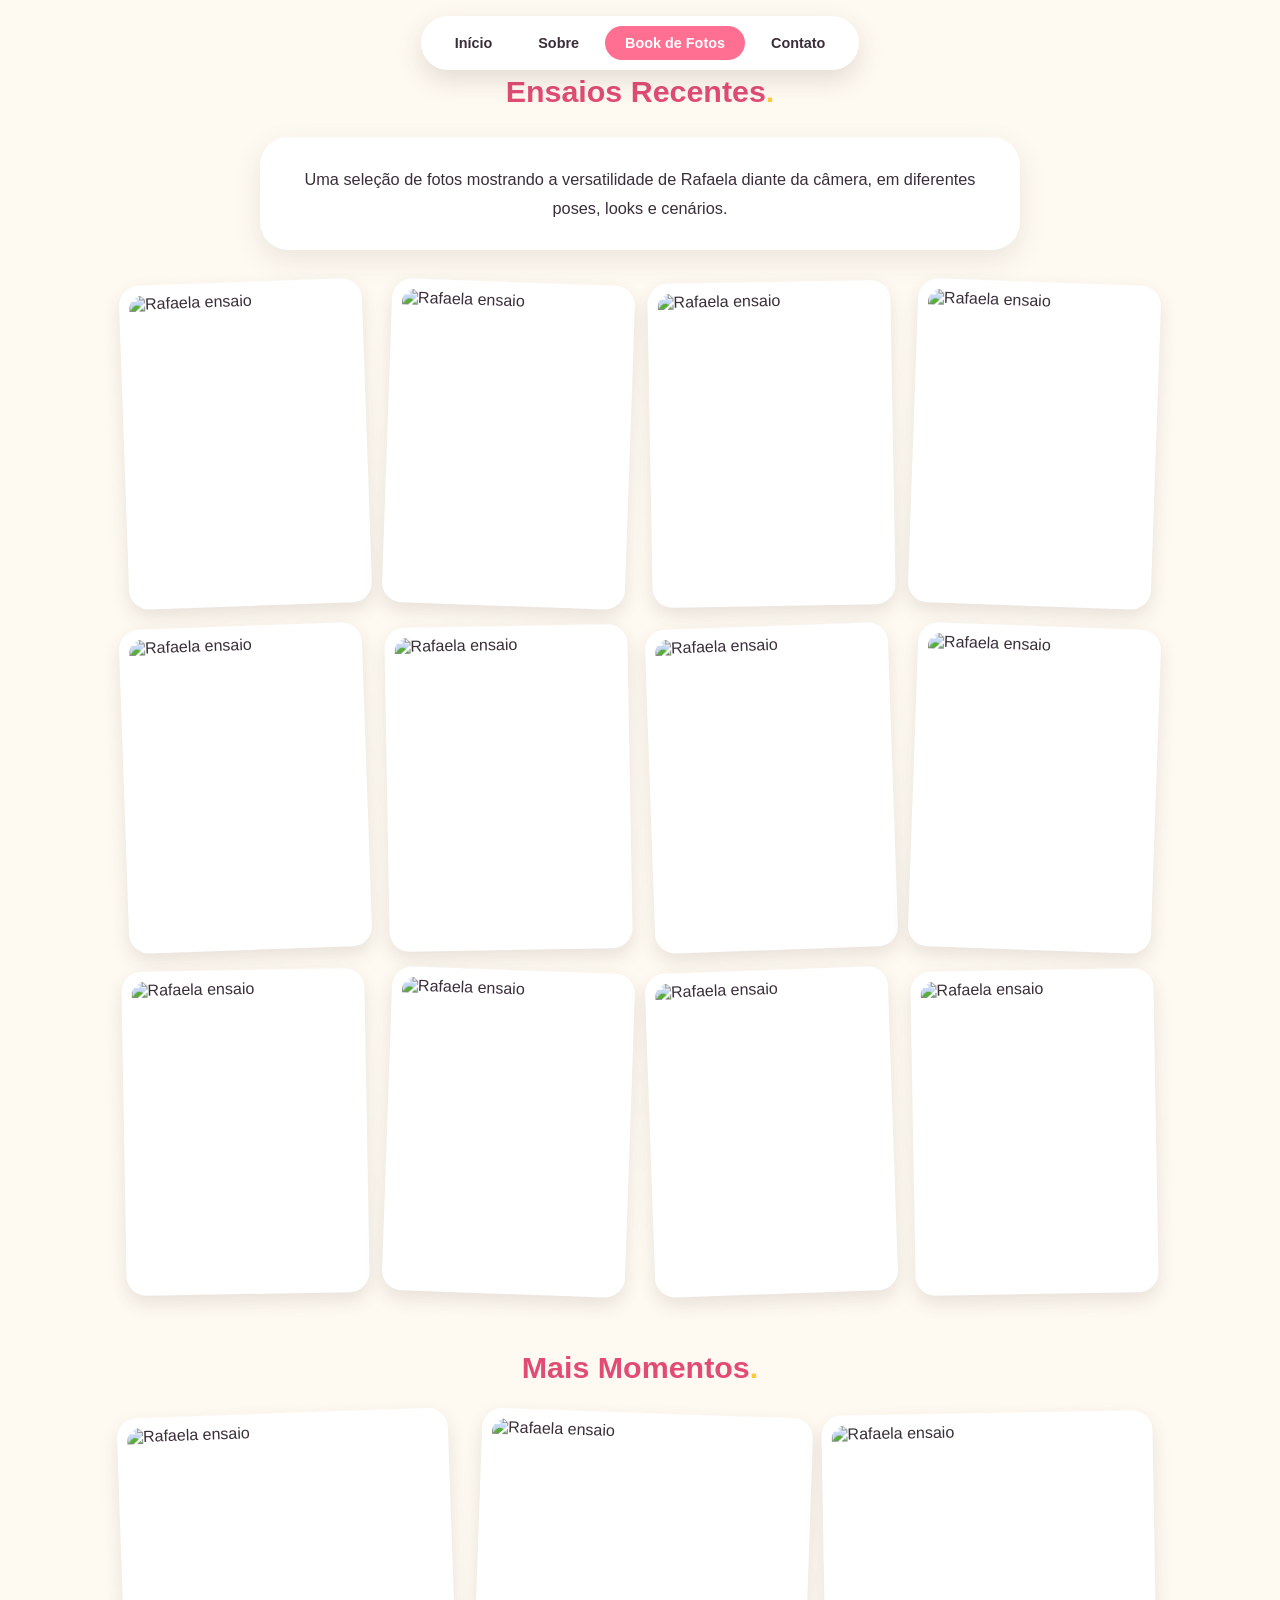
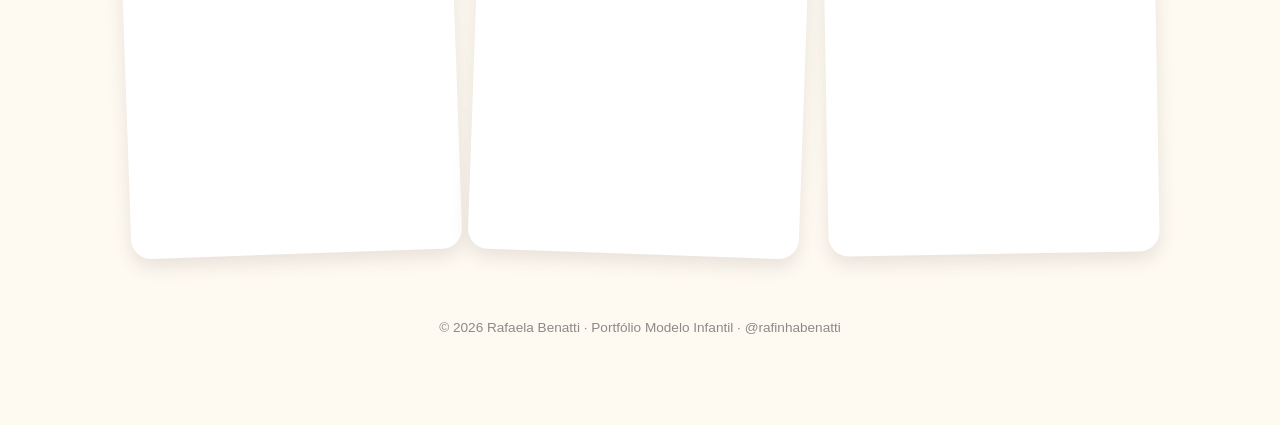
==== book.html @ e829307d "Add files via upload first commit" ====
<!DOCTYPE html>
<html lang="pt-BR">
<head>
<meta charset="UTF-8">
<meta name="viewport" content="width=device-width, initial-scale=1.0">
<title>Book de Fotos - Rafaela Benatti</title>
<link rel="stylesheet" href="style.css">
</head>
<body>

  <div class="topnav">
    <div class="pill-group">
      <a href="index.html">Início</a>
      <a href="sobre.html">Sobre</a>
      <a href="book.html" class="active">Book de Fotos</a>
      <a href="contato.html">Contato</a>
    </div>
  </div>

  <div class="page-wrap">

    <section>
      <h2 class="section-title">Ensaios Recentes<span class="dot">.</span></h2>
      <div class="text-card">
        <p style="text-align:center;margin-bottom:0;">Uma seleção de fotos mostrando a versatilidade
        de Rafaela diante da câmera, em diferentes poses, looks e cenários.</p>
      </div>
      <div class="gallery-grid">
        <figure><img src="images-web/image00008.jpeg" alt="Rafaela ensaio"></figure>
        <figure><img src="images-web/image00009.jpeg" alt="Rafaela ensaio"></figure>
        <figure><img src="images-web/image00011.jpeg" alt="Rafaela ensaio"></figure>
        <figure><img src="images-web/image00012.jpeg" alt="Rafaela ensaio"></figure>
        <figure><img src="images-web/image00013.jpeg" alt="Rafaela ensaio"></figure>
        <figure><img src="images-web/image00014.jpeg" alt="Rafaela ensaio"></figure>
        <figure><img src="images-web/image00015.jpeg" alt="Rafaela ensaio"></figure>
        <figure><img src="images-web/image00016.jpeg" alt="Rafaela ensaio"></figure>
        <figure><img src="images-web/image00017.jpeg" alt="Rafaela ensaio"></figure>
        <figure><img src="images-web/image00018.jpeg" alt="Rafaela ensaio"></figure>
        <figure><img src="images-web/image00019.jpeg" alt="Rafaela ensaio"></figure>
        <figure><img src="images-web/image00020.jpeg" alt="Rafaela ensaio"></figure>
      </div>
    </section>

    <section>
      <h2 class="section-title">Mais Momentos<span class="dot">.</span></h2>
      <div class="gallery-grid trio">
        <figure><img src="images-web/image00021.jpeg" alt="Rafaela ensaio"></figure>
        <figure><img src="images-web/image00022.jpeg" alt="Rafaela ensaio"></figure>
        <figure><img src="images-web/image00024.jpeg" alt="Rafaela ensaio"></figure>
      </div>
    </section>

    <footer class="page-footer">&copy; 2026 Rafaela Benatti &middot; Portfólio Modelo Infantil &middot; @rafinhabenatti</footer>
  </div>

</body>
</html>
---- style.css ----
/* Portfólio Rafaela Benatti - v3
   Paleta lúdica/infantil: coral, amarelo-sol, menta e lavanda sobre fundo creme. */
:root {
  --coral: #ff6f91;
  --coral-dark: #e14d72;
  --sun: #ffc93c;
  --mint: #4ecdc4;
  --lavender: #9b8cf2;
  --cream: #fffaf1;
  --ink: #3a2e39;
  --white: #ffffff;
}

* { box-sizing: border-box; margin: 0; padding: 0; }

body {
  font-family: 'Comic Sans MS', 'Segoe Print', 'Trebuchet MS', sans-serif;
  background: var(--cream);
  color: var(--ink);
  overflow-x: hidden;
}

a { color: inherit; text-decoration: none; }

/* ---------- Nav pílula flutuante ---------- */
.topnav {
  position: sticky;
  top: 16px;
  z-index: 10;
  display: flex;
  justify-content: center;
  margin-bottom: 20px;
}
.topnav .pill-group {
  background: var(--white);
  border-radius: 50px;
  padding: 10px 14px;
  display: flex;
  gap: 6px;
  box-shadow: 0 10px 26px rgba(58,46,57,0.15);
  flex-wrap: wrap;
  justify-content: center;
}
.topnav a {
  padding: 9px 20px;
  border-radius: 50px;
  font-weight: bold;
  font-size: 0.9rem;
  color: var(--ink);
}
.topnav a.active, .topnav a:hover { background: var(--coral); color: var(--white); }

/* ---------- Blobs decorativos ---------- */
.blob {
  position: absolute;
  border-radius: 50%;
  filter: blur(2px);
  opacity: 0.55;
  z-index: -1;
}

.page-wrap { max-width: 1080px; margin: 0 auto; padding: 0 24px 60px; position: relative; }

/* ---------- Hero ---------- */
.hero {
  display: flex;
  align-items: center;
  justify-content: center;
  gap: 48px;
  flex-wrap: wrap;
  padding: 30px 0 60px;
  position: relative;
}
.hero .frame {
  position: relative;
  height: 380px;
  width: fit-content;
  flex-shrink: 0;
}
.hero .frame .blob-bg {
  position: absolute;
  inset: -18px;
  background: linear-gradient(135deg, var(--sun), var(--coral));
  border-radius: 28px;
  z-index: 0;
}
.hero .frame img {
  position: relative;
  display: block;
  height: 100%;
  width: auto;
  max-width: 340px;
  object-fit: cover;
  border-radius: 20px;
  border: 6px solid var(--white);
  z-index: 1;
}
.hero .hero-text { max-width: 480px; text-align: left; }
.hero .hero-text .tag {
  display: inline-block;
  background: var(--mint);
  color: var(--white);
  padding: 6px 18px;
  border-radius: 50px;
  font-size: 0.8rem;
  font-weight: bold;
  margin-bottom: 14px;
}
.hero .hero-text h1 { font-size: 2.6rem; color: var(--coral-dark); line-height: 1.1; margin-bottom: 14px; }
.hero .hero-text p { font-size: 1.05rem; line-height: 1.7; margin-bottom: 12px; }

.chips { display: flex; gap: 10px; flex-wrap: wrap; margin-top: 16px; }
.chip {
  background: var(--white);
  border: 3px solid var(--lavender);
  border-radius: 50px;
  padding: 8px 16px;
  font-size: 0.85rem;
  font-weight: bold;
  color: var(--lavender);
}

/* ---------- Seções ---------- */
section { margin-bottom: 56px; position: relative; }

.section-title {
  font-size: 1.9rem;
  color: var(--coral-dark);
  text-align: center;
  margin-bottom: 28px;
}
.section-title .dot { color: var(--sun); }

.text-card {
  background: var(--white);
  border-radius: 28px;
  padding: 28px 32px;
  box-shadow: 0 10px 28px rgba(58,46,57,0.1);
  max-width: 760px;
  margin: 0 auto 32px;
}
.text-card p { line-height: 1.75; font-size: 1.02rem; margin-bottom: 12px; }

/* ---------- Galeria em "postais" ---------- */
.gallery-grid {
  display: grid;
  grid-template-columns: repeat(4, 1fr);
  gap: 20px;
}
.gallery-grid figure {
  background: var(--white);
  padding: 10px;
  border-radius: 20px;
  box-shadow: 0 8px 18px rgba(58,46,57,0.12);
  transform: rotate(-2deg);
  aspect-ratio: 3/4;
}
.gallery-grid figure:nth-child(even) { transform: rotate(2deg); }
.gallery-grid figure:nth-child(3n) { transform: rotate(-1deg); }
.gallery-grid img { width: 100%; height: 100%; object-fit: cover; display: block; border-radius: 14px; }

.gallery-grid.trio { grid-template-columns: repeat(3, 1fr); }

/* ---------- Ficha técnica em bolhas ---------- */
.stats-bubbles {
  display: flex;
  justify-content: center;
  gap: 18px;
  flex-wrap: wrap;
}
.bubble {
  background: var(--white);
  border: 4px solid var(--sun);
  border-radius: 50%;
  width: 130px;
  height: 130px;
  display: flex;
  flex-direction: column;
  align-items: center;
  justify-content: center;
  text-align: center;
  box-shadow: 0 8px 18px rgba(58,46,57,0.12);
}
.bubble:nth-child(2n) { border-color: var(--mint); }
.bubble:nth-child(3n) { border-color: var(--lavender); }
.bubble .label { font-size: 0.65rem; text-transform: uppercase; letter-spacing: 1px; color: #8a8a8a; }
.bubble .value { font-size: 1.05rem; font-weight: bold; color: var(--ink); }

/* ---------- Contato ---------- */
.contact-banner {
  background: linear-gradient(120deg, var(--lavender), var(--coral));
  color: var(--white);
  border-radius: 28px;
  padding: 36px 40px;
  display: flex;
  justify-content: space-around;
  flex-wrap: wrap;
  gap: 22px;
  text-align: center;
}
.contact-banner .item strong { display: block; font-size: 0.75rem; text-transform: uppercase; letter-spacing: 1px; opacity: 0.85; margin-bottom: 6px; }
.contact-banner .item { font-size: 1.1rem; font-weight: bold; }

footer.page-footer { text-align: center; font-size: 0.85rem; color: #8a8a8a; padding: 10px 0 30px; }

@media (max-width: 720px) {
  .gallery-grid, .gallery-grid.trio { grid-template-columns: repeat(2, 1fr); }
  .hero { text-align: center; justify-content: center; }
  .hero .hero-text { text-align: center; }
}
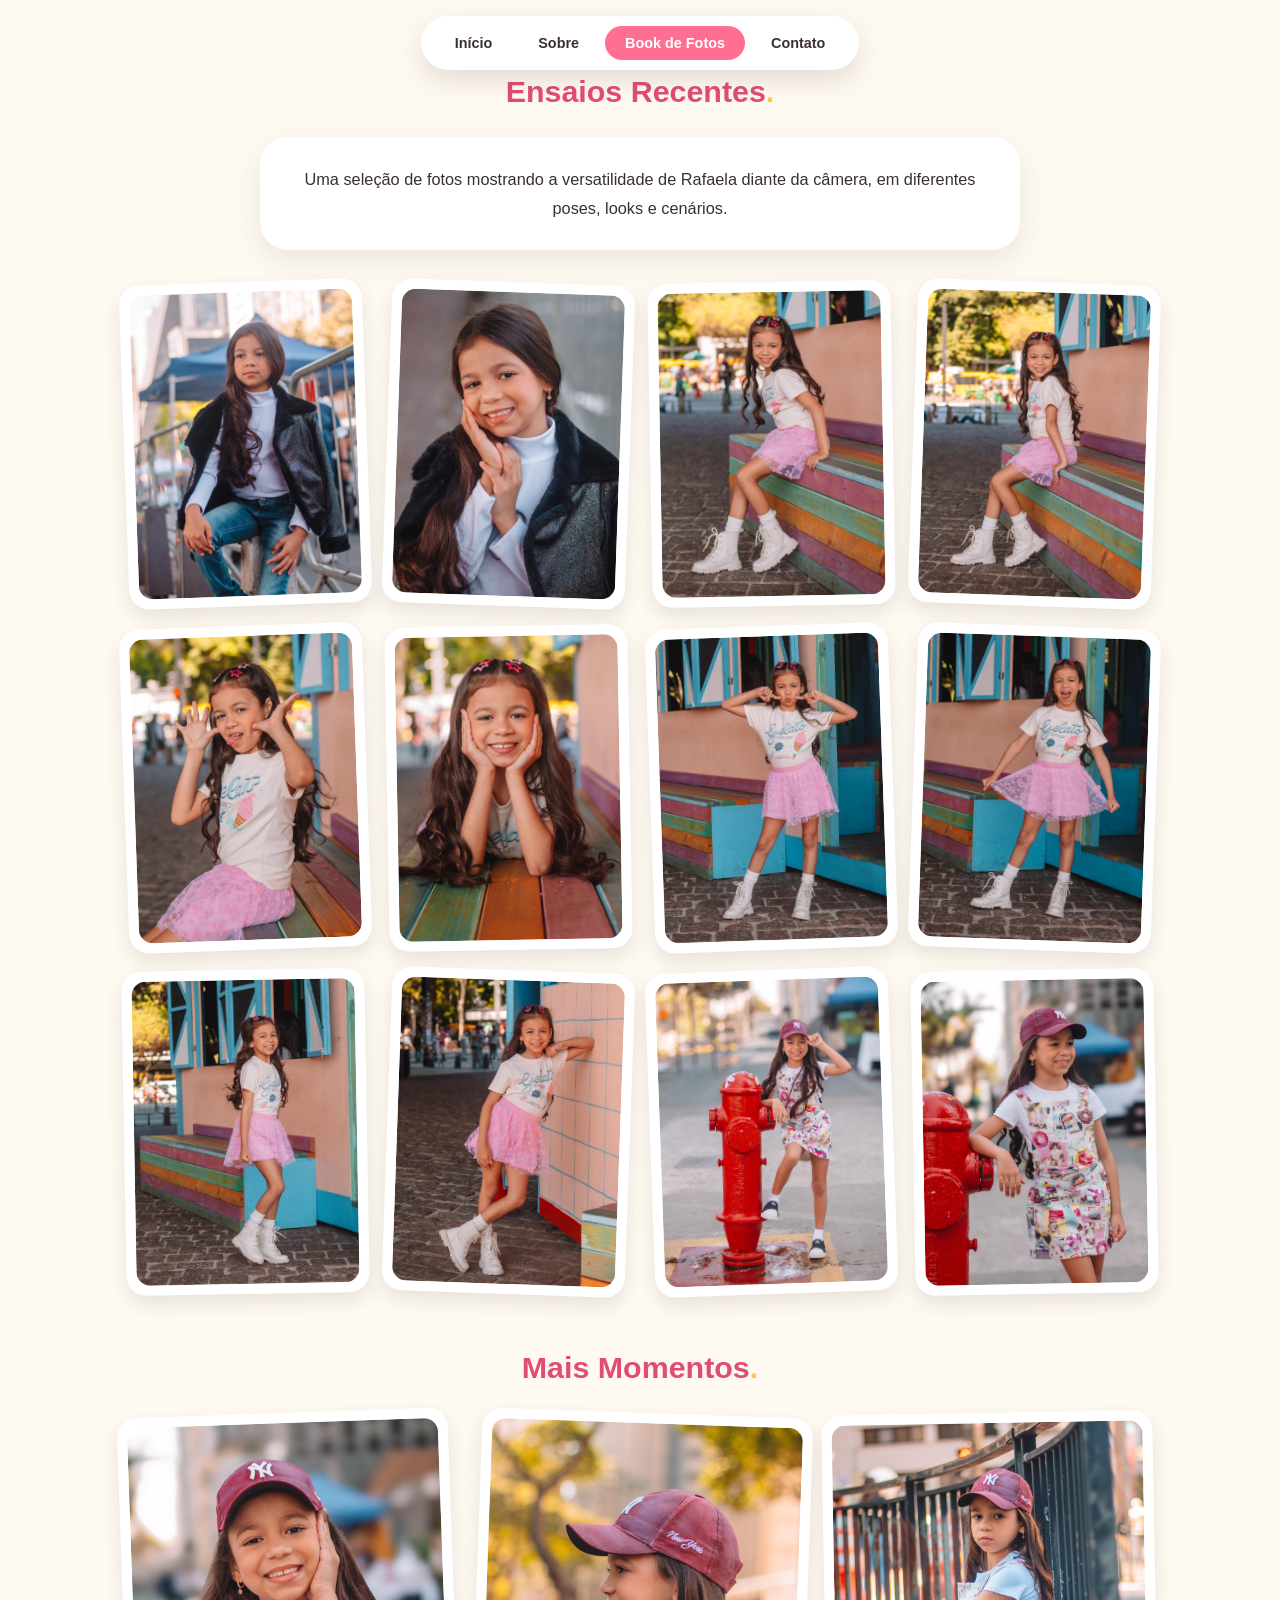
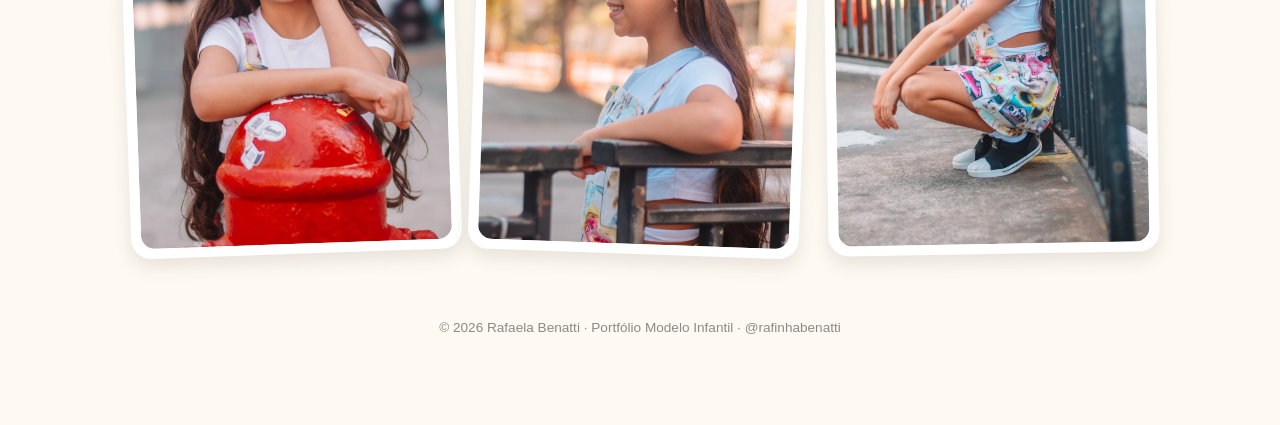
==== commit ce191422: "correção" ====
--- a/book.html
+++ b/book.html
@@ -26,27 +26,27 @@
         de Rafaela diante da câmera, em diferentes poses, looks e cenários.</p>
       </div>
       <div class="gallery-grid">
-        <figure><img src="images-web/image00008.jpeg" alt="Rafaela ensaio"></figure>
-        <figure><img src="images-web/image00009.jpeg" alt="Rafaela ensaio"></figure>
-        <figure><img src="images-web/image00011.jpeg" alt="Rafaela ensaio"></figure>
-        <figure><img src="images-web/image00012.jpeg" alt="Rafaela ensaio"></figure>
-        <figure><img src="images-web/image00013.jpeg" alt="Rafaela ensaio"></figure>
-        <figure><img src="images-web/image00014.jpeg" alt="Rafaela ensaio"></figure>
-        <figure><img src="images-web/image00015.jpeg" alt="Rafaela ensaio"></figure>
-        <figure><img src="images-web/image00016.jpeg" alt="Rafaela ensaio"></figure>
-        <figure><img src="images-web/image00017.jpeg" alt="Rafaela ensaio"></figure>
-        <figure><img src="images-web/image00018.jpeg" alt="Rafaela ensaio"></figure>
-        <figure><img src="images-web/image00019.jpeg" alt="Rafaela ensaio"></figure>
-        <figure><img src="images-web/image00020.jpeg" alt="Rafaela ensaio"></figure>
+        <figure><img src="image00008.jpeg" alt="Rafaela ensaio"></figure>
+        <figure><img src="image00009.jpeg" alt="Rafaela ensaio"></figure>
+        <figure><img src="image00011.jpeg" alt="Rafaela ensaio"></figure>
+        <figure><img src="image00012.jpeg" alt="Rafaela ensaio"></figure>
+        <figure><img src="image00013.jpeg" alt="Rafaela ensaio"></figure>
+        <figure><img src="image00014.jpeg" alt="Rafaela ensaio"></figure>
+        <figure><img src="image00015.jpeg" alt="Rafaela ensaio"></figure>
+        <figure><img src="image00016.jpeg" alt="Rafaela ensaio"></figure>
+        <figure><img src="image00017.jpeg" alt="Rafaela ensaio"></figure>
+        <figure><img src="image00018.jpeg" alt="Rafaela ensaio"></figure>
+        <figure><img src="image00019.jpeg" alt="Rafaela ensaio"></figure>
+        <figure><img src="image00020.jpeg" alt="Rafaela ensaio"></figure>
       </div>
     </section>
 
     <section>
       <h2 class="section-title">Mais Momentos<span class="dot">.</span></h2>
       <div class="gallery-grid trio">
-        <figure><img src="images-web/image00021.jpeg" alt="Rafaela ensaio"></figure>
-        <figure><img src="images-web/image00022.jpeg" alt="Rafaela ensaio"></figure>
-        <figure><img src="images-web/image00024.jpeg" alt="Rafaela ensaio"></figure>
+        <figure><img src="image00021.jpeg" alt="Rafaela ensaio"></figure>
+        <figure><img src="image00022.jpeg" alt="Rafaela ensaio"></figure>
+        <figure><img src="image00024.jpeg" alt="Rafaela ensaio"></figure>
       </div>
     </section>
 
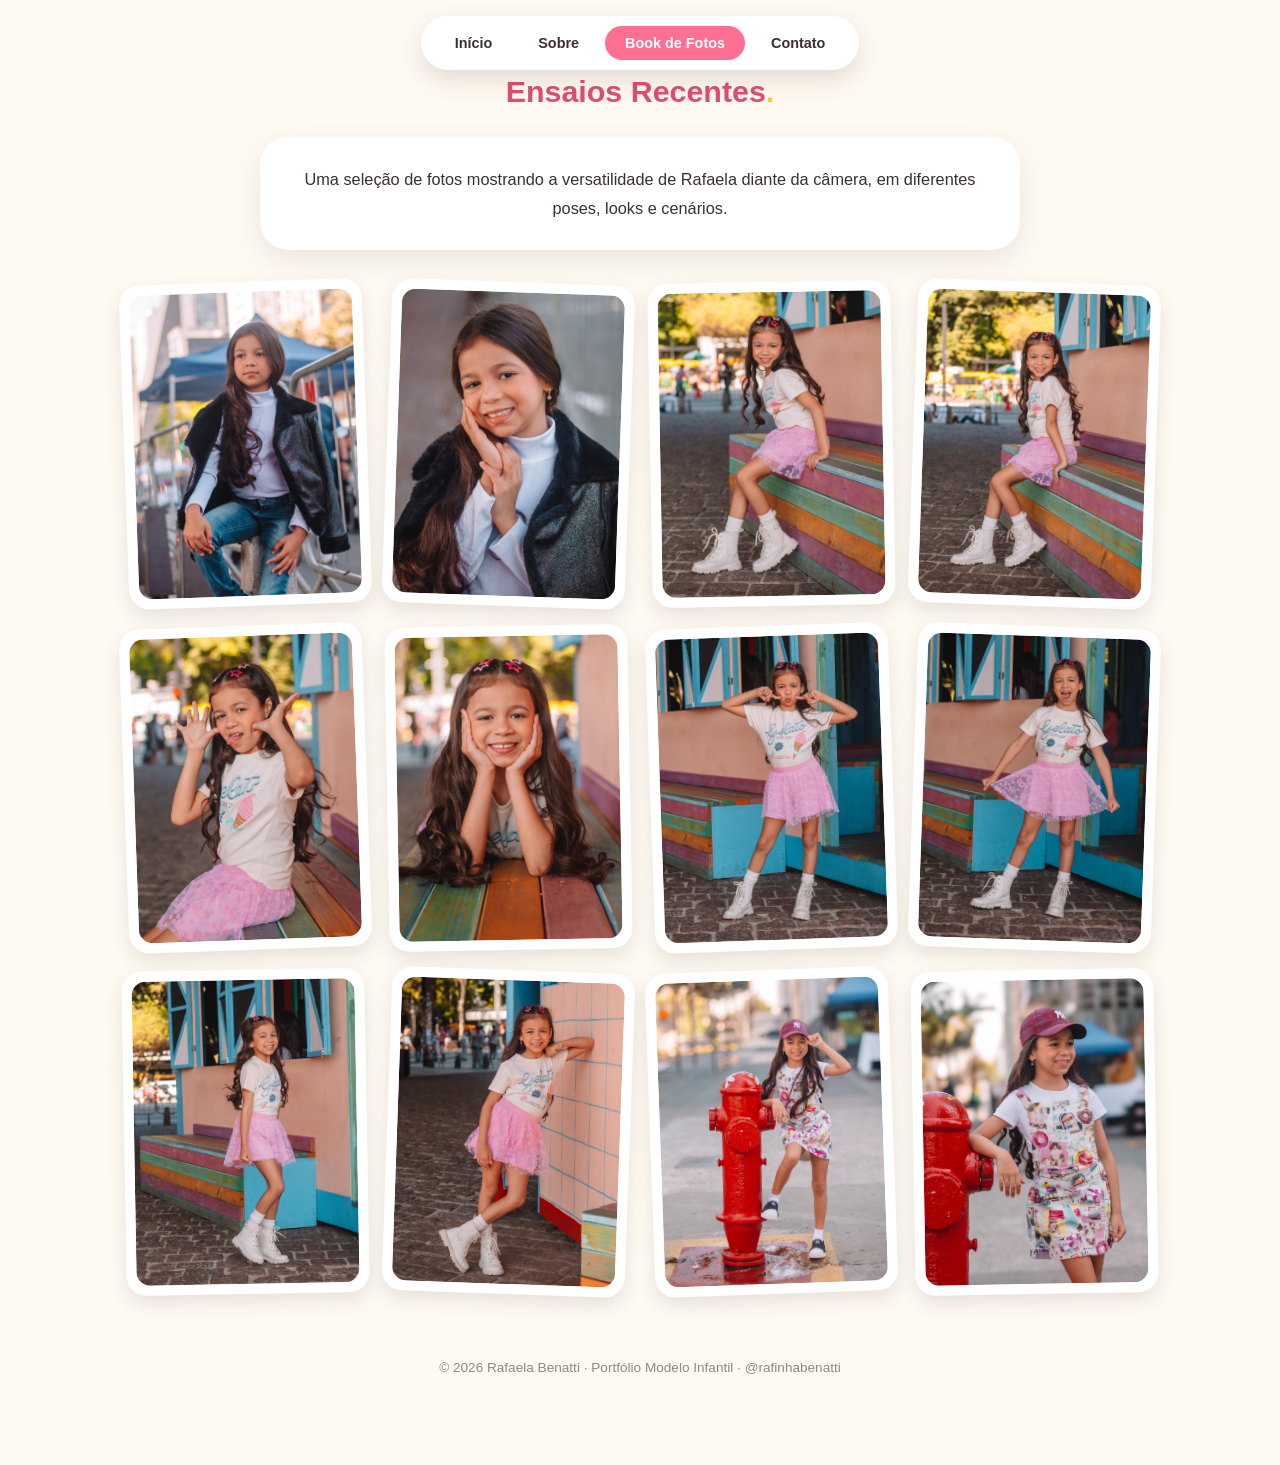
==== commit bfb8b487: "Add files via upload" ====
--- a/book.html
+++ b/book.html
@@ -41,15 +41,7 @@
       </div>
     </section>
 
-    <section>
-      <h2 class="section-title">Mais Momentos<span class="dot">.</span></h2>
-      <div class="gallery-grid trio">
-        <figure><img src="image00021.jpeg" alt="Rafaela ensaio"></figure>
-        <figure><img src="image00022.jpeg" alt="Rafaela ensaio"></figure>
-        <figure><img src="image00024.jpeg" alt="Rafaela ensaio"></figure>
-      </div>
-    </section>
-
+  
     <footer class="page-footer">&copy; 2026 Rafaela Benatti &middot; Portfólio Modelo Infantil &middot; @rafinhabenatti</footer>
   </div>
 
--- a/style.css
+++ b/style.css
@@ -200,6 +200,8 @@
 }
 .contact-banner .item strong { display: block; font-size: 0.75rem; text-transform: uppercase; letter-spacing: 1px; opacity: 0.85; margin-bottom: 6px; }
 .contact-banner .item { font-size: 1.1rem; font-weight: bold; }
+a.contact-banner .item, .contact-banner a.item { color: inherit; text-decoration: none; transition: opacity 0.2s; }
+.contact-banner a.item:hover { opacity: 0.75; text-decoration: underline; }
 
 footer.page-footer { text-align: center; font-size: 0.85rem; color: #8a8a8a; padding: 10px 0 30px; }
 
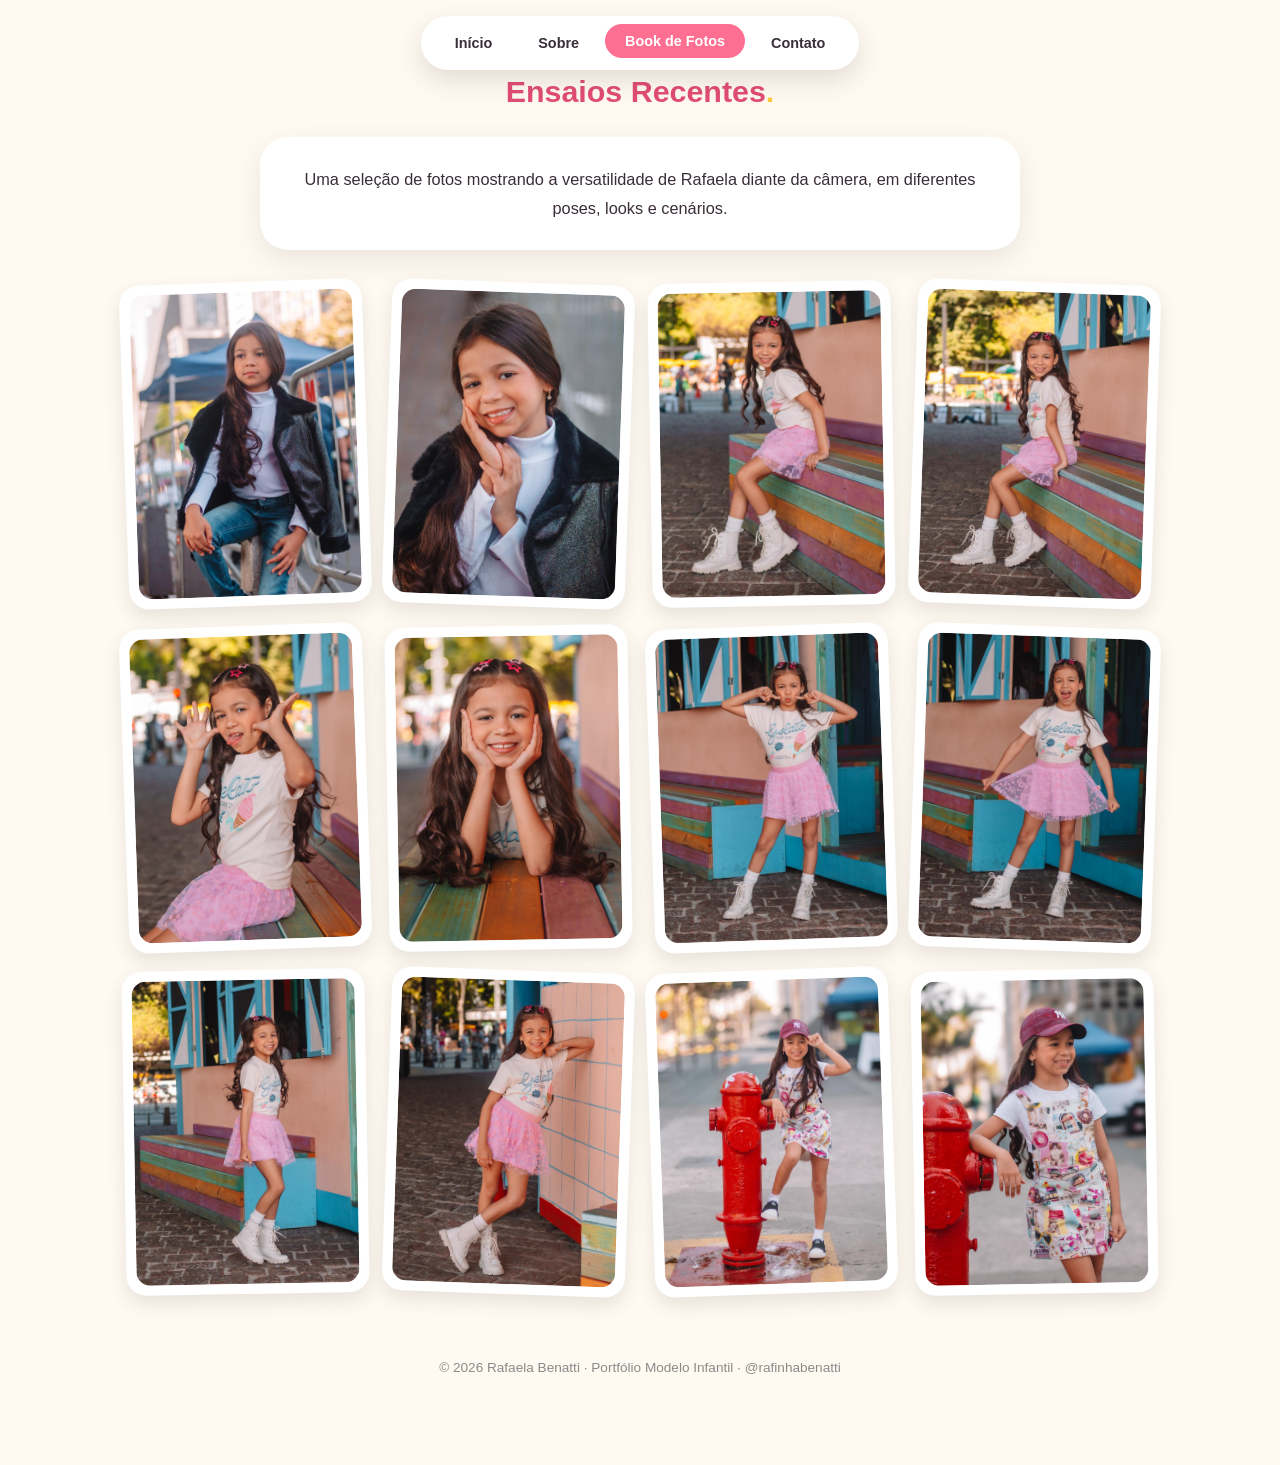
==== commit 8731dded: "Animation" ====
--- a/book.html
+++ b/book.html
@@ -45,5 +45,7 @@
     <footer class="page-footer">&copy; 2026 Rafaela Benatti &middot; Portfólio Modelo Infantil &middot; @rafinhabenatti</footer>
   </div>
 
+    <script src="animations.js"></script>
+
 </body>
 </html>
--- a/style.css
+++ b/style.css
@@ -20,6 +20,8 @@
   overflow-x: hidden;
 }
 
+body.lightbox-open { overflow: hidden; }
+
 a { color: inherit; text-decoration: none; }
 
 /* ---------- Nav pílula flutuante ---------- */
@@ -47,8 +49,9 @@
   font-weight: bold;
   font-size: 0.9rem;
   color: var(--ink);
-}
-.topnav a.active, .topnav a:hover { background: var(--coral); color: var(--white); }
+  transition: transform 0.2s ease, background 0.2s ease, color 0.2s ease;
+}
+.topnav a.active, .topnav a:hover { background: var(--coral); color: var(--white); transform: translateY(-2px); }
 
 /* ---------- Blobs decorativos ---------- */
 .blob {
@@ -94,7 +97,10 @@
   border-radius: 20px;
   border: 6px solid var(--white);
   z-index: 1;
-}
+  cursor: zoom-in;
+  transition: transform 0.5s ease, filter 0.5s ease, box-shadow 0.5s ease;
+}
+.hero .frame:hover img { transform: rotate(2deg) scale(1.03); filter: saturate(1.1); box-shadow: 0 18px 32px rgba(58,46,57,0.2); }
 .hero .hero-text { max-width: 480px; text-align: left; }
 .hero .hero-text .tag {
   display: inline-block;
@@ -154,10 +160,37 @@
   box-shadow: 0 8px 18px rgba(58,46,57,0.12);
   transform: rotate(-2deg);
   aspect-ratio: 3/4;
+  cursor: zoom-in;
+  transition: transform 0.35s ease, box-shadow 0.35s ease;
 }
 .gallery-grid figure:nth-child(even) { transform: rotate(2deg); }
 .gallery-grid figure:nth-child(3n) { transform: rotate(-1deg); }
-.gallery-grid img { width: 100%; height: 100%; object-fit: cover; display: block; border-radius: 14px; }
+.gallery-grid figure:hover,
+.gallery-grid figure:focus-within { transform: translateY(-10px) rotate(0deg) scale(1.03); box-shadow: 0 18px 30px rgba(58,46,57,0.22); }
+.gallery-grid img { width: 100%; height: 100%; object-fit: cover; display: block; border-radius: 14px; transition: filter 0.35s ease; }
+.gallery-grid figure:hover img { filter: saturate(1.12) contrast(1.04); }
+
+.reveal { opacity: 0; transform: translateY(22px); transition: opacity 0.65s ease, transform 0.65s ease; }
+.reveal.is-visible { opacity: 1; transform: translateY(0); }
+
+.lightbox {
+  position: fixed;
+  inset: 0;
+  z-index: 20;
+  display: grid;
+  place-items: center;
+  padding: 32px;
+  background: rgba(58,46,57,0.86);
+  opacity: 0;
+  pointer-events: none;
+  transition: opacity 0.25s ease;
+}
+.lightbox.is-open { opacity: 1; pointer-events: auto; }
+.lightbox img { max-width: min(900px, 92vw); max-height: 82vh; border: 8px solid var(--white); border-radius: 18px; box-shadow: 0 20px 50px rgba(0,0,0,0.35); transform: scale(0.94); transition: transform 0.25s ease; }
+.lightbox.is-open img { transform: scale(1); }
+.lightbox-close { position: absolute; top: 18px; right: 24px; border: 0; background: var(--white); color: var(--ink); border-radius: 50%; width: 44px; height: 44px; font-size: 1.6rem; line-height: 1; cursor: pointer; transition: transform 0.2s ease, background 0.2s ease; }
+.lightbox-close:hover { transform: rotate(90deg) scale(1.08); background: var(--sun); }
+.lightbox-caption { position: absolute; bottom: 24px; color: var(--white); font-size: 0.95rem; text-align: center; }
 
 .gallery-grid.trio { grid-template-columns: repeat(3, 1fr); }
 
@@ -209,4 +242,10 @@
   .gallery-grid, .gallery-grid.trio { grid-template-columns: repeat(2, 1fr); }
   .hero { text-align: center; justify-content: center; }
   .hero .hero-text { text-align: center; }
-}
+  .lightbox { padding: 18px; }
+  .lightbox img { max-height: 74vh; border-width: 5px; }
+}
+
+@media (prefers-reduced-motion: reduce) {
+  *, *::before, *::after { scroll-behavior: auto !important; transition-duration: 0.01ms !important; animation-duration: 0.01ms !important; }
+}
